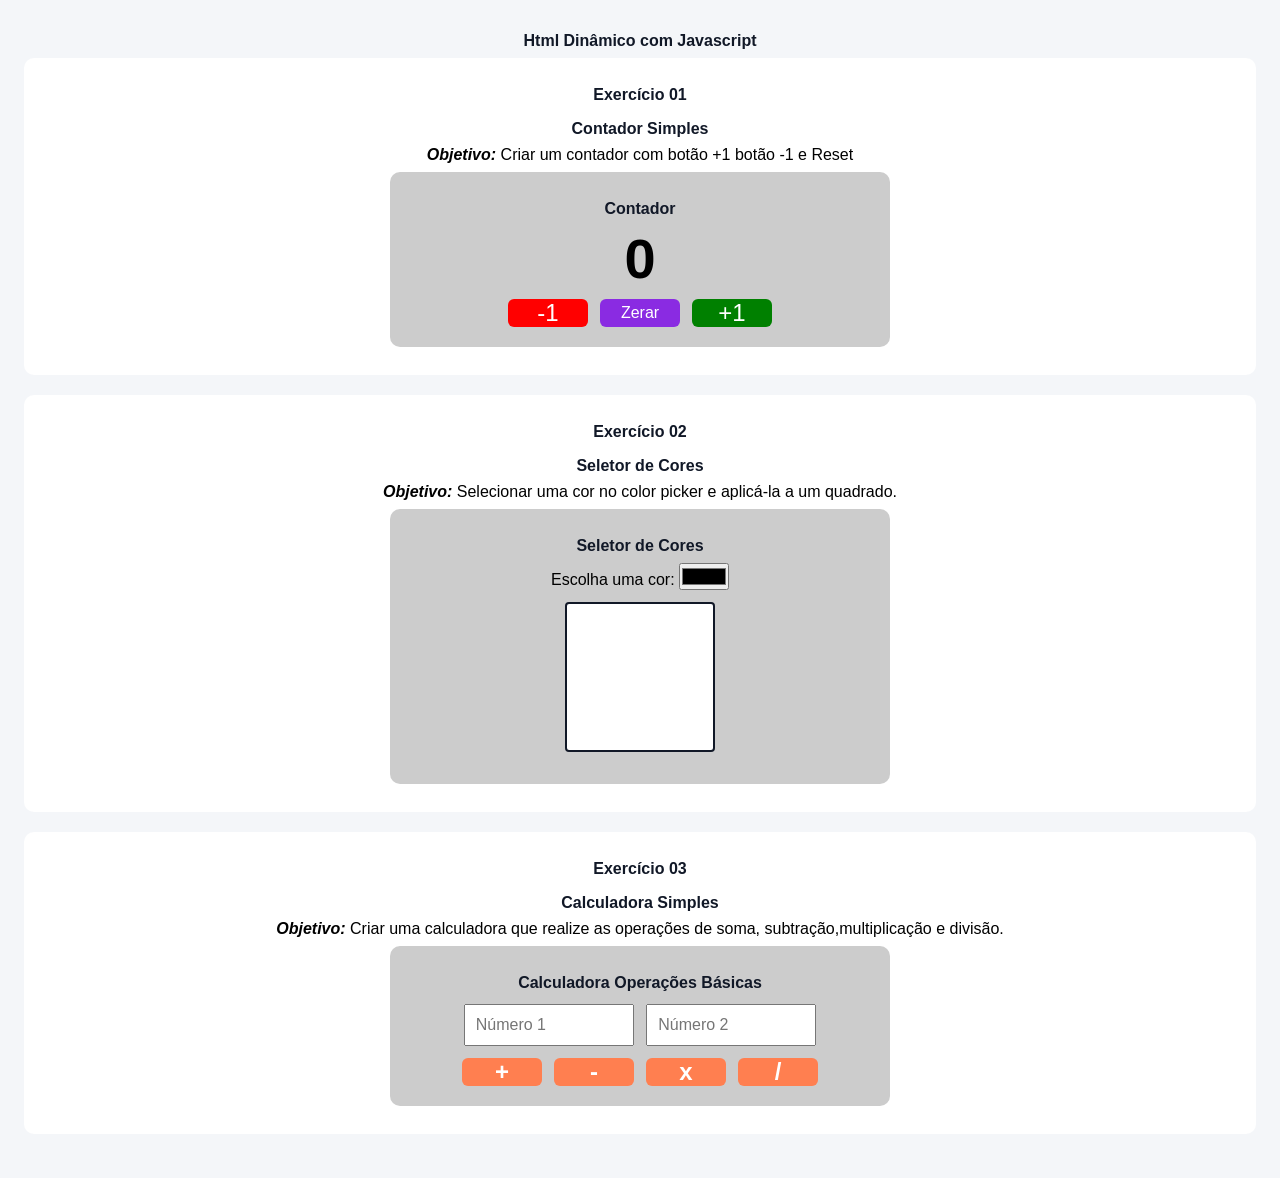
==== Javascript/index.html @ 899f0724 "html calculadora e o resto anterior wue ele passsou." ====
<!doctype html>
<html lang="pt-br">
  <head>
    <meta charset="UTF-8" />
    <meta name="viewport" content="width=device-width, initial-scale=1.0" />
    <title>Javascript | Html Dinamico</title>
    <link rel="stylesheet" href="css/styles.css" />
  </head>
  <body>
    <h1>Html Dinâmico com Javascript</h1>

    <div class="card">
      <h2>Exercício 01</h2>
      <h3>Contador Simples</h3>
      <p>
        <span>Objetivo:</span>
        Criar um contador com botão +1 botão -1 e Reset
      </p>

      <div class="exercicio">
        <h3>Contador</h3>
        <p id="contador">0</p>
        <div class="grupo-botoes">
          <button id="btn-menos" onclick="diminuir()">-1</button>
          <button id="btn-zerar" onclick="zerar()">Zerar</button>
          <button id="btn-mais" onclick="adicionar()">+1</button>
        </div>
      </div>
    </div>

    <div class="card">
      <h2>Exercício 02</h2>
      <h3>Seletor de Cores</h3>
      <p>
        <span>Objetivo:</span>
        Selecionar uma cor no color picker e aplicá-la a um quadrado.
      </p>
      <div class="exercicio">
        <h3>Seletor de Cores</h3>

        <label>Escolha uma cor:</label>
        <input
          type="color"
          id="colorPicker"
          placeholder="Selecione uma cor.."
          oninput="mudarCor()"
        />
        <div id="quadrado"></div>
      </div>
    </div>

    <div class="card">
      <h2>Exercício 03</h2>
      <h3>Calculadora Simples</h3>
      <p>
        <span>Objetivo:</span>
        Criar uma calculadora que realize as operações de soma,
        subtração,multiplicação e divisão.
      </p>
      <div class="exercicio">
        <h3>Calculadora Operações Básicas</h3>
        <input type="number" id="num1" placeholder="Número 1" />
        <input type="number" id="num2" placeholder="Número 2" />
        <div class="grupo-botoes">
          <button id="btn-soma" onclick="somar()">+</button>
          <button id="btn-subtracao" onclick="subtrair()">-</button>
          <button id="btn-multiplicacao" onclick="multiplicar()">x</button>
          <button id="btn-divisao" onclick="dividir()">/</button>
        </div>
        <p id="resultado"></p>
      </div>
    </div>

    <script src="js/scripts.js"></script>
  </body>
</html>
---- Javascript/css/styles.css ----
* {
  margin: 0;
  padding: 0;
  box-sizing: border-box;
  font-size: 16px;
  font-family: "Segoe UI", Tahoma, Geneva, Verdana, sans-serif;
}

body {
  background-color: #f4f6f9;
  text-align: center;
  padding: 24px;
}

h1,
h2,
h3 {
  color: #111827;
  padding: 8px;
}

/* LAYOUT */
.container {
  display: flex;
}

/* CARD */
.card {
  background-color: white;
  padding: 20px;
  border-radius: 10px;
  margin-bottom: 20px;
}

/* EXERCICIO 01 */
.exercicio {
  background-color: #ccc;
  width: 500px;
  margin: 8px auto;
  padding: 20px;
  border-radius: 10px;
}

#contador {
  font-size: 56px;
  font-weight: bold;
  margin-bottom: 8px;
}

.grupo-botoes {
  display: flex;
  justify-content: center;
  gap: 12px;
}

button {
  width: 80px;
  color: white;
  border-radius: 6px;
  cursor: pointer;
  transition: 0.3s;
  border: none;
  font-size: 24px;
}
#btn-menos {
  background-color: red;
}
#btn-mais {
  background-color: green;
}
#btn-zerar {
  background-color: blueviolet;
  font-size: 16px;
}

/* EXERCICIO 02 */
#quadrado {
  width: 150px;
  height: 150px;
  border: 2px solid #111827;
  border-radius: 4px;
  margin: 12px auto;
  background-color: white;
}

span {
  font-weight: bold;
  font-style: italic;
}

/* EXERCICIO 03 */

#num1, #num2 {
  padding: 10px;
  width: 170px;
  margin: 4px;
  margin-bottom: 12px;
}

#btn-soma, #btn-subtracao, #btn-multiplicacao, #btn-divisao {
  background-color: coral;
  font-weight: bolder;
}

#resultado {
  font-size: 32px;
  font-weight: bold;
  margin-top: 12px auto;
}
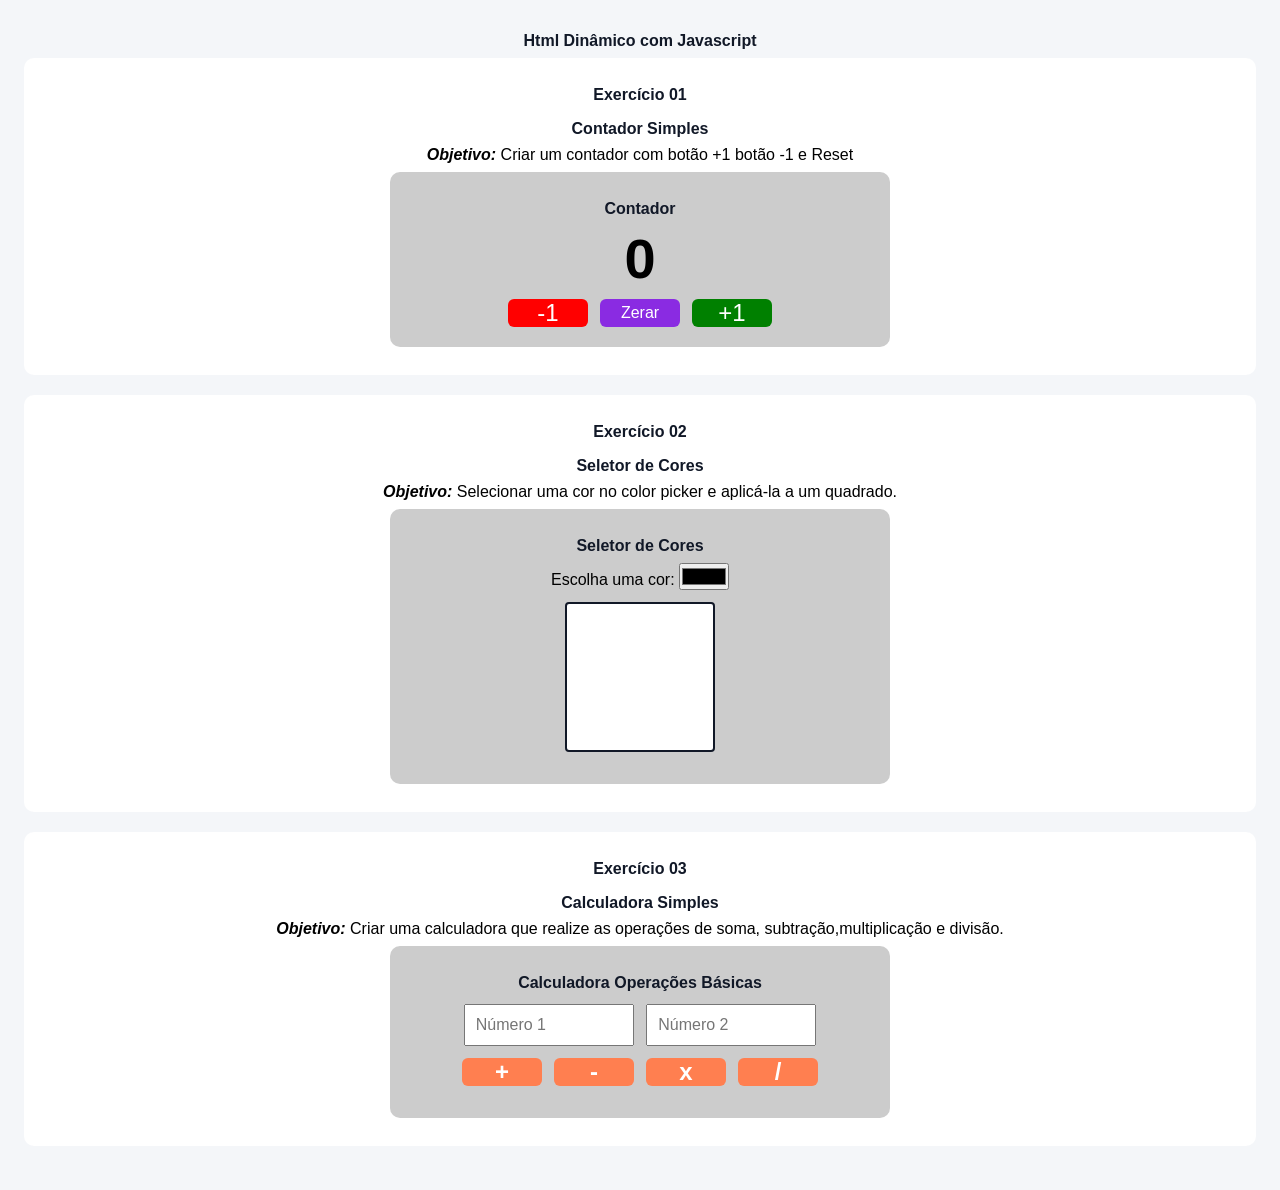
==== commit 1112c8ef: "HTML PASSAR AMIGOS" ====
--- a/Javascript/index.html
+++ b/Javascript/index.html
@@ -73,4 +73,4 @@
 
     <script src="js/scripts.js"></script>
   </body>
-</html>
+</html> 
--- a/Javascript/css/styles.css
+++ b/Javascript/css/styles.css
@@ -90,14 +90,18 @@
 
 /* EXERCICIO 03 */
 
-#num1, #num2 {
+#num1,
+#num2 {
   padding: 10px;
   width: 170px;
   margin: 4px;
   margin-bottom: 12px;
 }
 
-#btn-soma, #btn-subtracao, #btn-multiplicacao, #btn-divisao {
+#btn-soma,
+#btn-subtracao,
+#btn-multiplicacao,
+#btn-divisao {
   background-color: coral;
   font-weight: bolder;
 }
@@ -105,5 +109,5 @@
 #resultado {
   font-size: 32px;
   font-weight: bold;
-  margin-top: 12px auto;
-}+  margin: 12px auto;
+}
